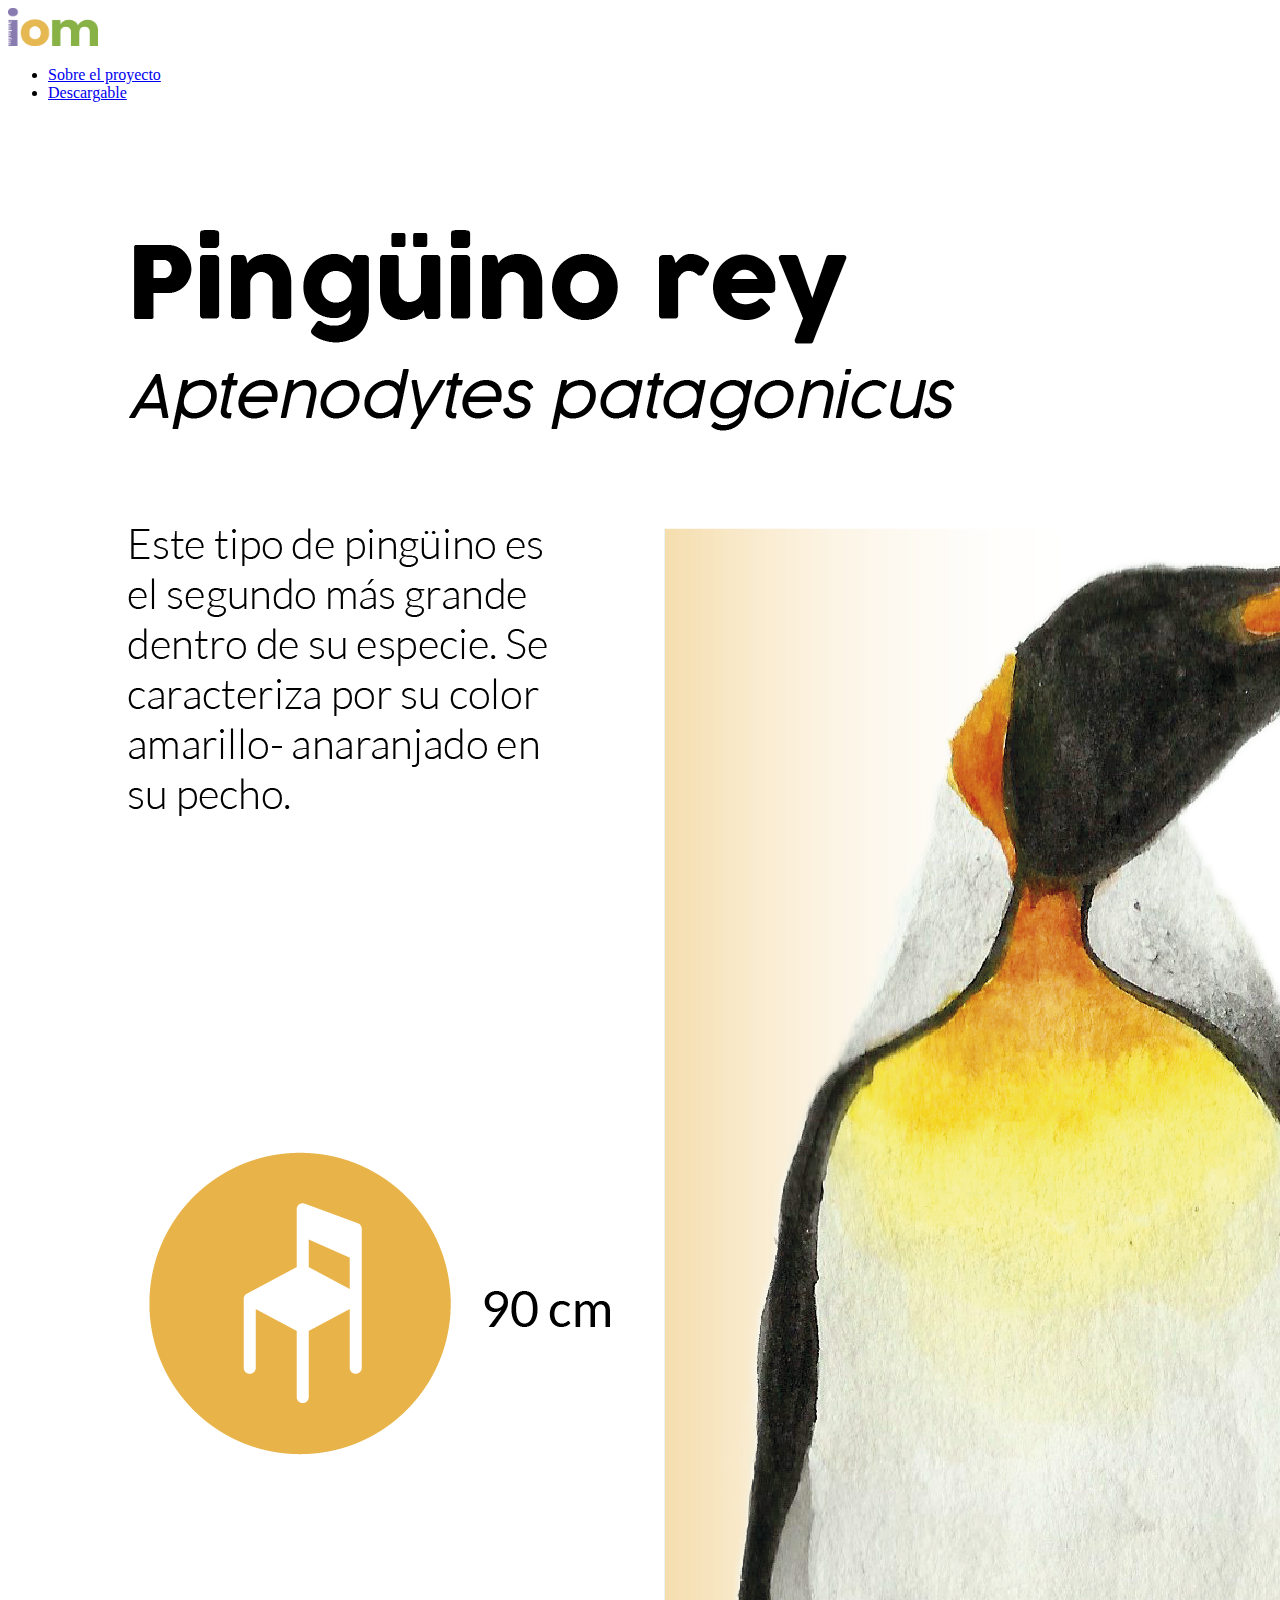
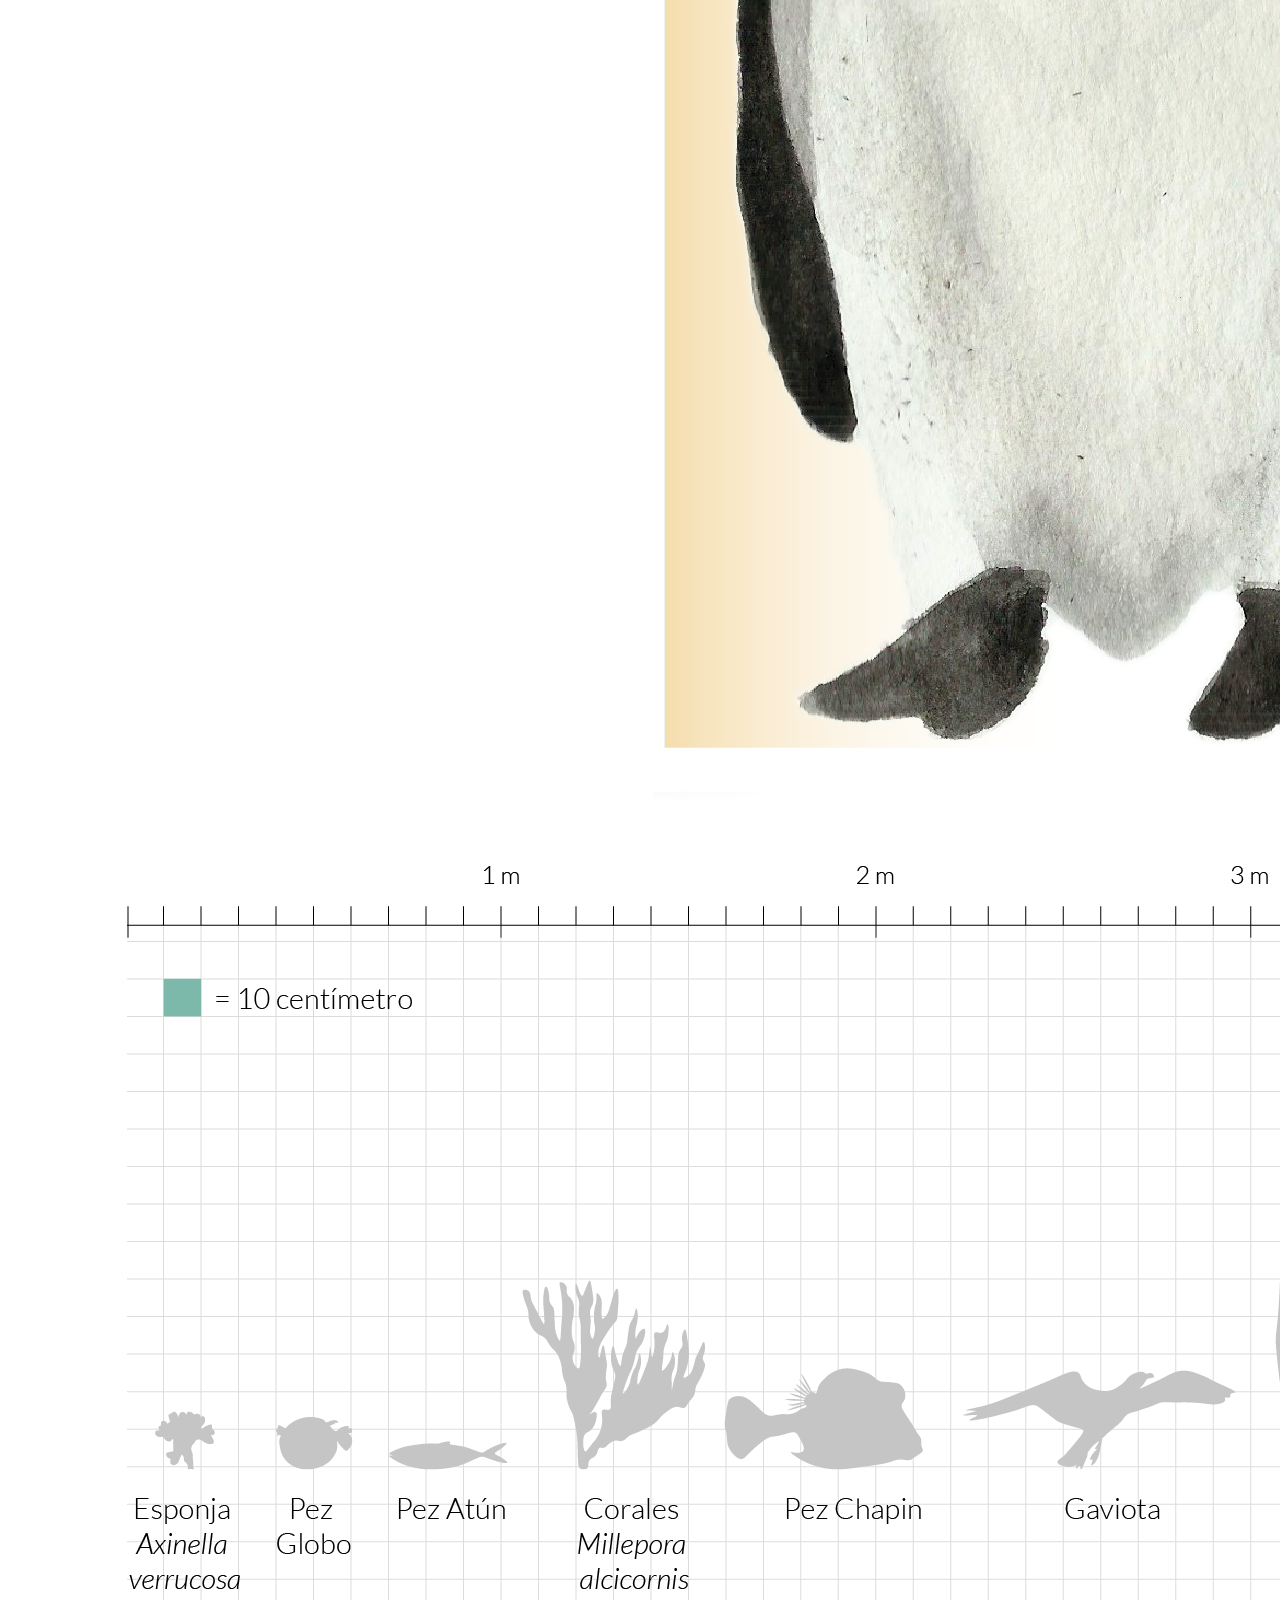
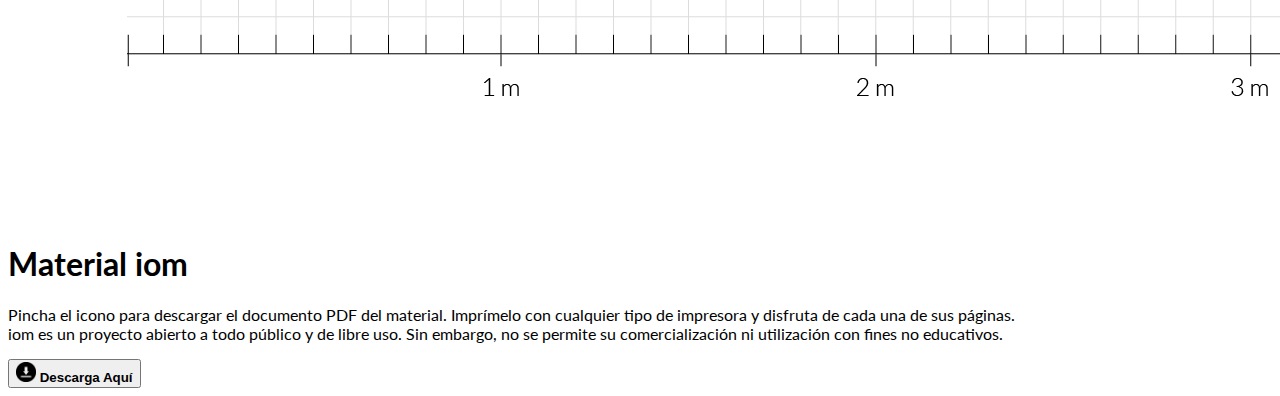
==== descarga.html @ 4140debc "commit inicial" ====
<!doctype html>
<html lang="en">
  <head>
    <meta charset="utf-8">
    <meta name="viewport" content="width=device-width, initial-scale=1">
    
    <link href="https://cdn.jsdelivr.net/npm/bootstrap@5.1.3/dist/css/bootstrap.min.css" rel="stylesheet" integrity="sha384-1BmE4kWBq78iYhFldvKuhfTAU6auU8tT94WrHftjDbrCEXSU1oBoqyl2QvZ6jIW3" crossorigin="anonymous">
    <link rel="preconnect" href="https://fonts.googleapis.com">
    <link rel="preconnect" href="https://fonts.gstatic.com" crossorigin>
    <link href="https://fonts.googleapis.com/css2?family=Lato:ital,wght@0,300;0,400;0,700;1,300;1,400;1,700&display=swap" rel="stylesheet"> 
    <link rel="stylesheet" href="style.css">
    <title>IOM</title>
  </head>
  <body>
    <!-- Barra de navegación -->
    <div class="container">
      <header class="d-flex flex-wrap justify-content-center py-3 mb-4 border-bottom">
        <a href="/" class="d-flex align-items-center mb-3 mb-md-0 me-md-auto text-dark text-decoration-none">
          <img class="ml-10" src="/imgs/logo.png" alt="" width="90" height="38">
        </a>
  
        <ul class="nav nav-pills">
          <li class="nav-item"><a href="/index.html" class="nav-link  text-secondary" aria-current="page">Sobre el proyecto</a></li>
          <li class="nav-item"><a href="/descarga.html" class="nav-link active bg-secondary">Descargable</a></li>
        </ul>
      </header>
    </div>

    <div class="container">
      <div class="row"> 
        <!-- Imagen cover -->
        <div class="col">
          <img class="w-100 mt-4"src="/imgs/lamina.png" alt="">
        </div>
        <div class="col">
          <!-- Texto  -->
          <h1 class="mt-5 mb-5">Material iom</h1>
          <p>Pincha el icono para descargar el documento PDF del material. Imprímelo con cualquier tipo de impresora y disfruta de cada una de sus páginas.<br>

            iom es un proyecto abierto a todo público y de libre uso. Sin embargo, no se permite su comercialización ni utilización con fines no educativos.</p>
          <!-- Boton descarga -->
          <button class="btn btn-default">
            <img src="imgs/descarga.png" width="20"  /> <b>Descarga Aquí</b>
          </button>
       
        </div>

      </div>
    </div>
  </body>
</html>
---- style.css ----
/* change the colors */



p {
    font-family: 'Lato', sans-serif;
}

h1 {
    font-family: 'Lato', sans-serif;
    font-weight: bold;
}
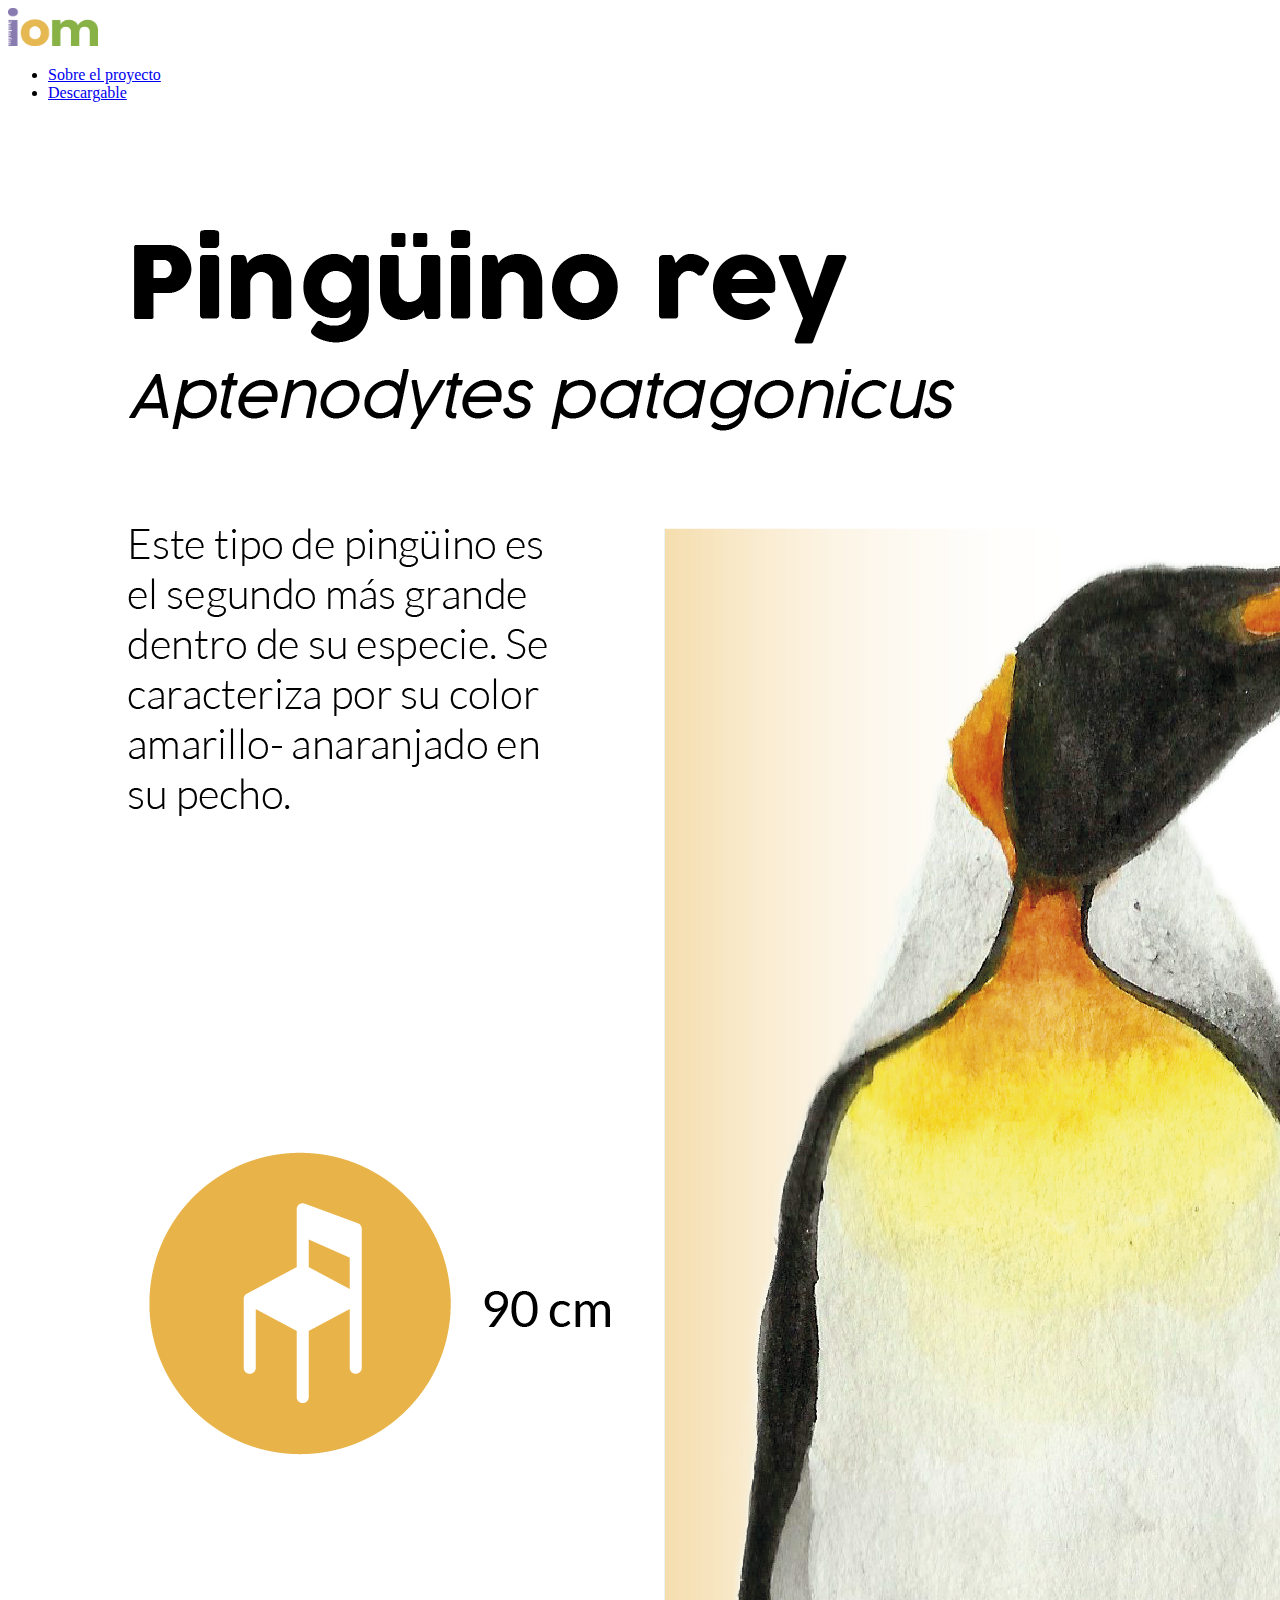
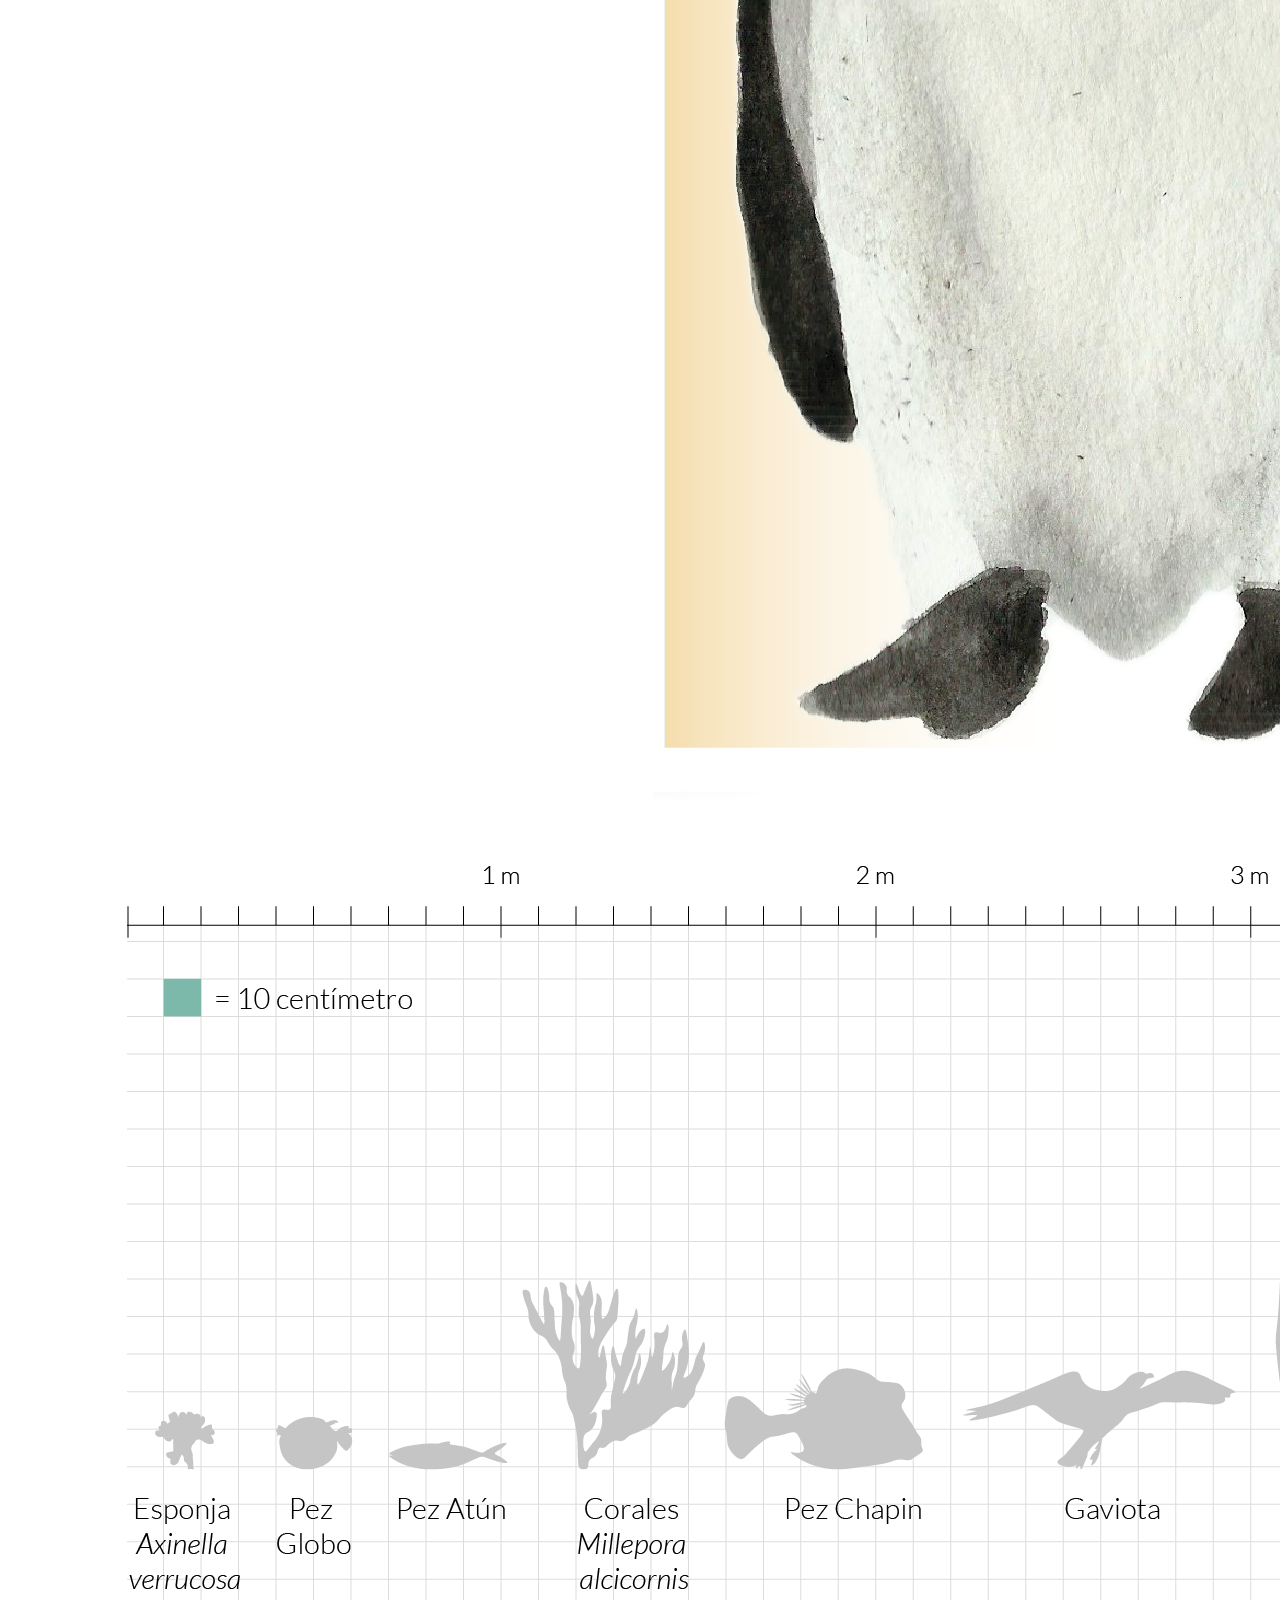
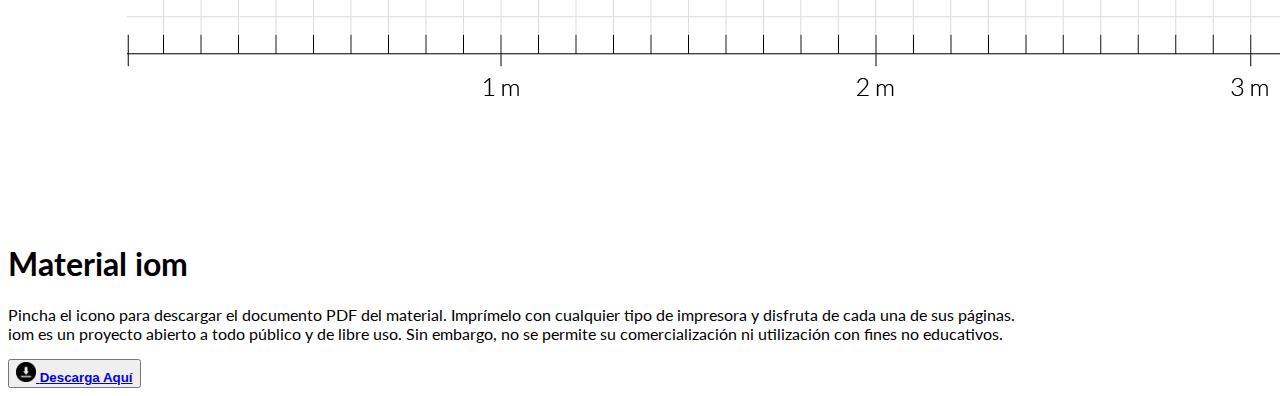
==== commit 0387e1ca: "link descarga" ====
--- a/descarga.html
+++ b/descarga.html
@@ -15,13 +15,13 @@
     <!-- Barra de navegación -->
     <div class="container">
       <header class="d-flex flex-wrap justify-content-center py-3 mb-4 border-bottom">
-        <a href="/" class="d-flex align-items-center mb-3 mb-md-0 me-md-auto text-dark text-decoration-none">
-          <img class="ml-10" src="/imgs/logo.png" alt="" width="90" height="38">
+        <a href="index.html" class="d-flex align-items-center mb-3 mb-md-0 me-md-auto text-dark text-decoration-none">
+          <img class="ml-10" src="imgs/logo.png" alt="" width="90" height="38">
         </a>
   
         <ul class="nav nav-pills">
-          <li class="nav-item"><a href="/index.html" class="nav-link  text-secondary" aria-current="page">Sobre el proyecto</a></li>
-          <li class="nav-item"><a href="/descarga.html" class="nav-link active bg-secondary">Descargable</a></li>
+          <li class="nav-item"><a href="index.html" class="nav-link  text-secondary" aria-current="page">Sobre el proyecto</a></li>
+          <li class="nav-item"><a href="descarga.html" class="nav-link active bg-secondary">Descargable</a></li>
         </ul>
       </header>
     </div>
@@ -30,7 +30,7 @@
       <div class="row"> 
         <!-- Imagen cover -->
         <div class="col">
-          <img class="w-100 mt-4"src="/imgs/lamina.png" alt="">
+          <img class="w-100 mt-4"src="imgs/lamina.png" alt="">
         </div>
         <div class="col">
           <!-- Texto  -->
@@ -40,7 +40,9 @@
             iom es un proyecto abierto a todo público y de libre uso. Sin embargo, no se permite su comercialización ni utilización con fines no educativos.</p>
           <!-- Boton descarga -->
           <button class="btn btn-default">
-            <img src="imgs/descarga.png" width="20"  /> <b>Descarga Aquí</b>
+            <a href="Láminas.iom.pdf">
+              <img src="imgs/descarga.png" width="20"  /> <b>Descarga Aquí</b>
+            </a>
           </button>
        
         </div>
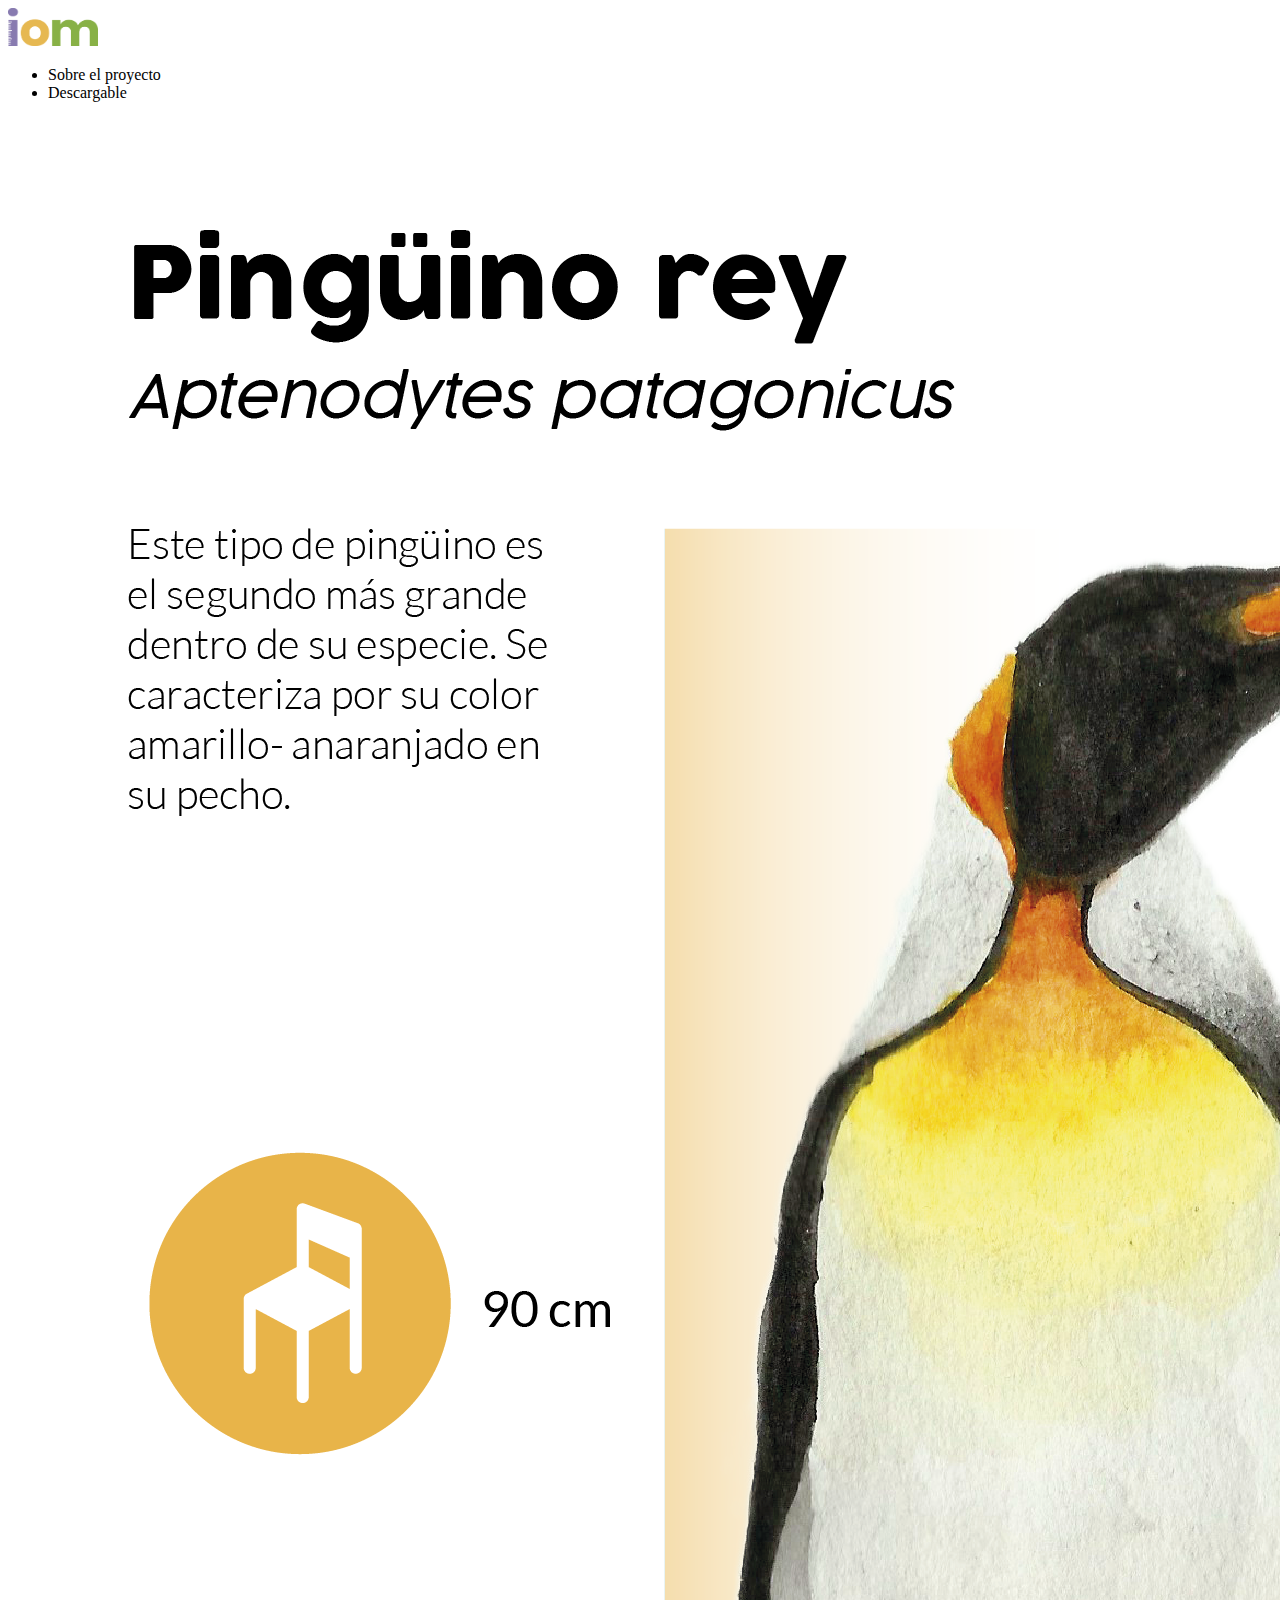
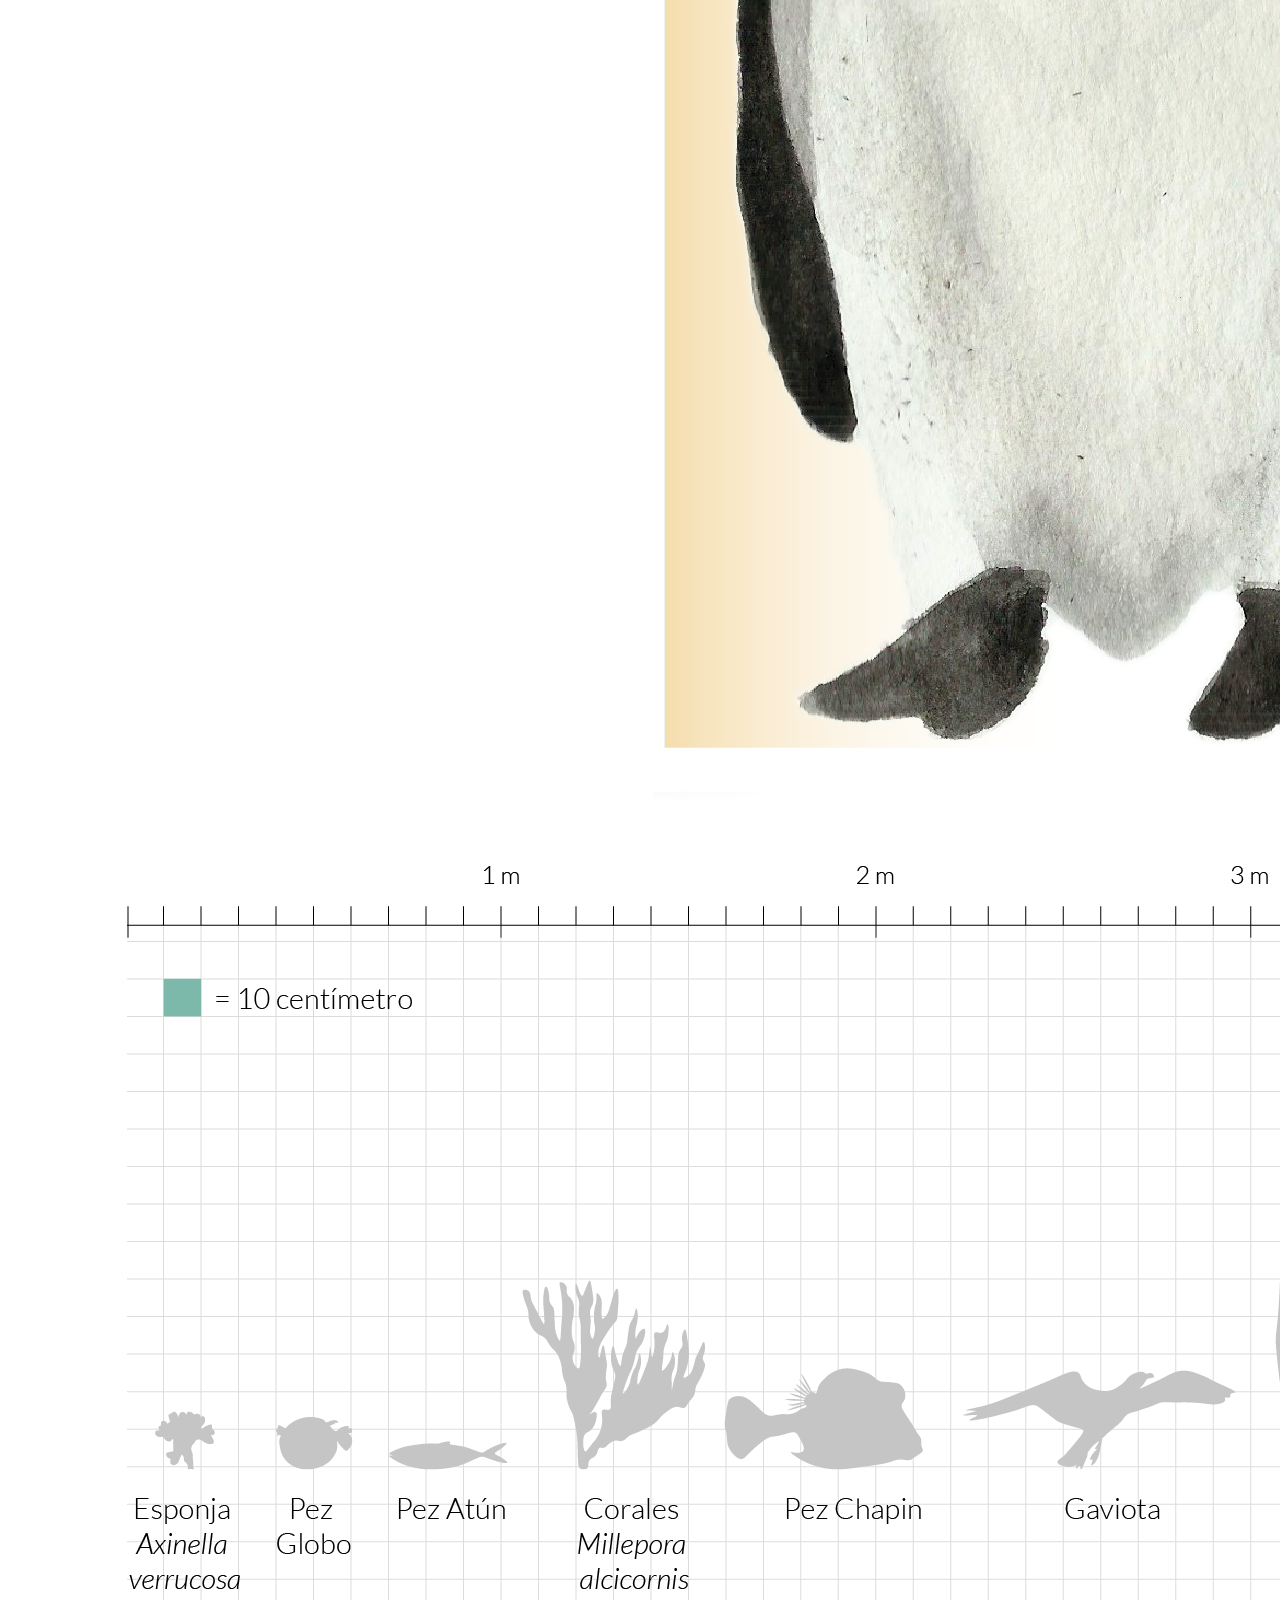
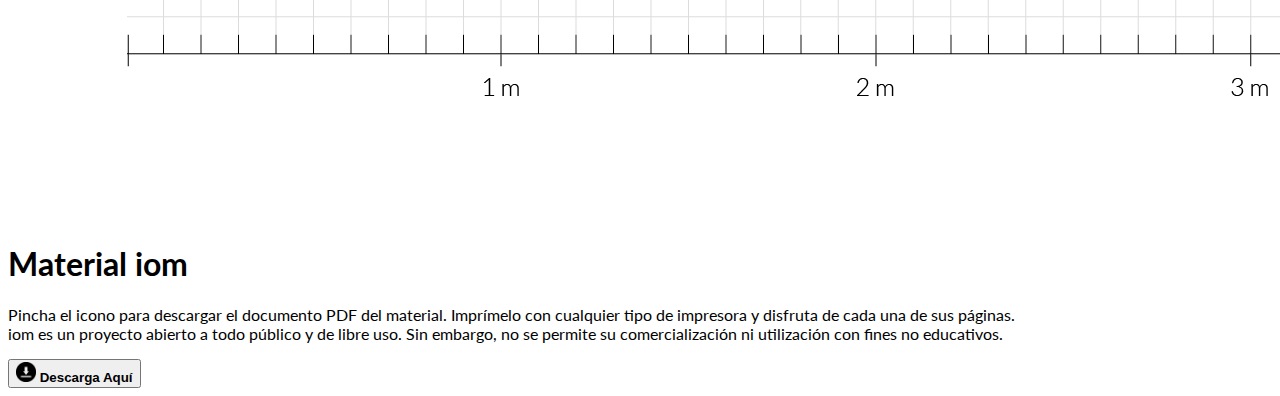
==== commit e02c0a59: "links arreglados" ====
--- a/descarga.html
+++ b/descarga.html
@@ -40,7 +40,7 @@
             iom es un proyecto abierto a todo público y de libre uso. Sin embargo, no se permite su comercialización ni utilización con fines no educativos.</p>
           <!-- Boton descarga -->
           <button class="btn btn-default">
-            <a href="Láminas.iom.pdf">
+            <a href="laminasIOM.pdf">
               <img src="imgs/descarga.png" width="20"  /> <b>Descarga Aquí</b>
             </a>
           </button>
--- a/style.css
+++ b/style.css
@@ -9,4 +9,9 @@
 h1 {
     font-family: 'Lato', sans-serif;
     font-weight: bold;
+}
+
+a {
+    color: black;
+    text-decoration: none;
 }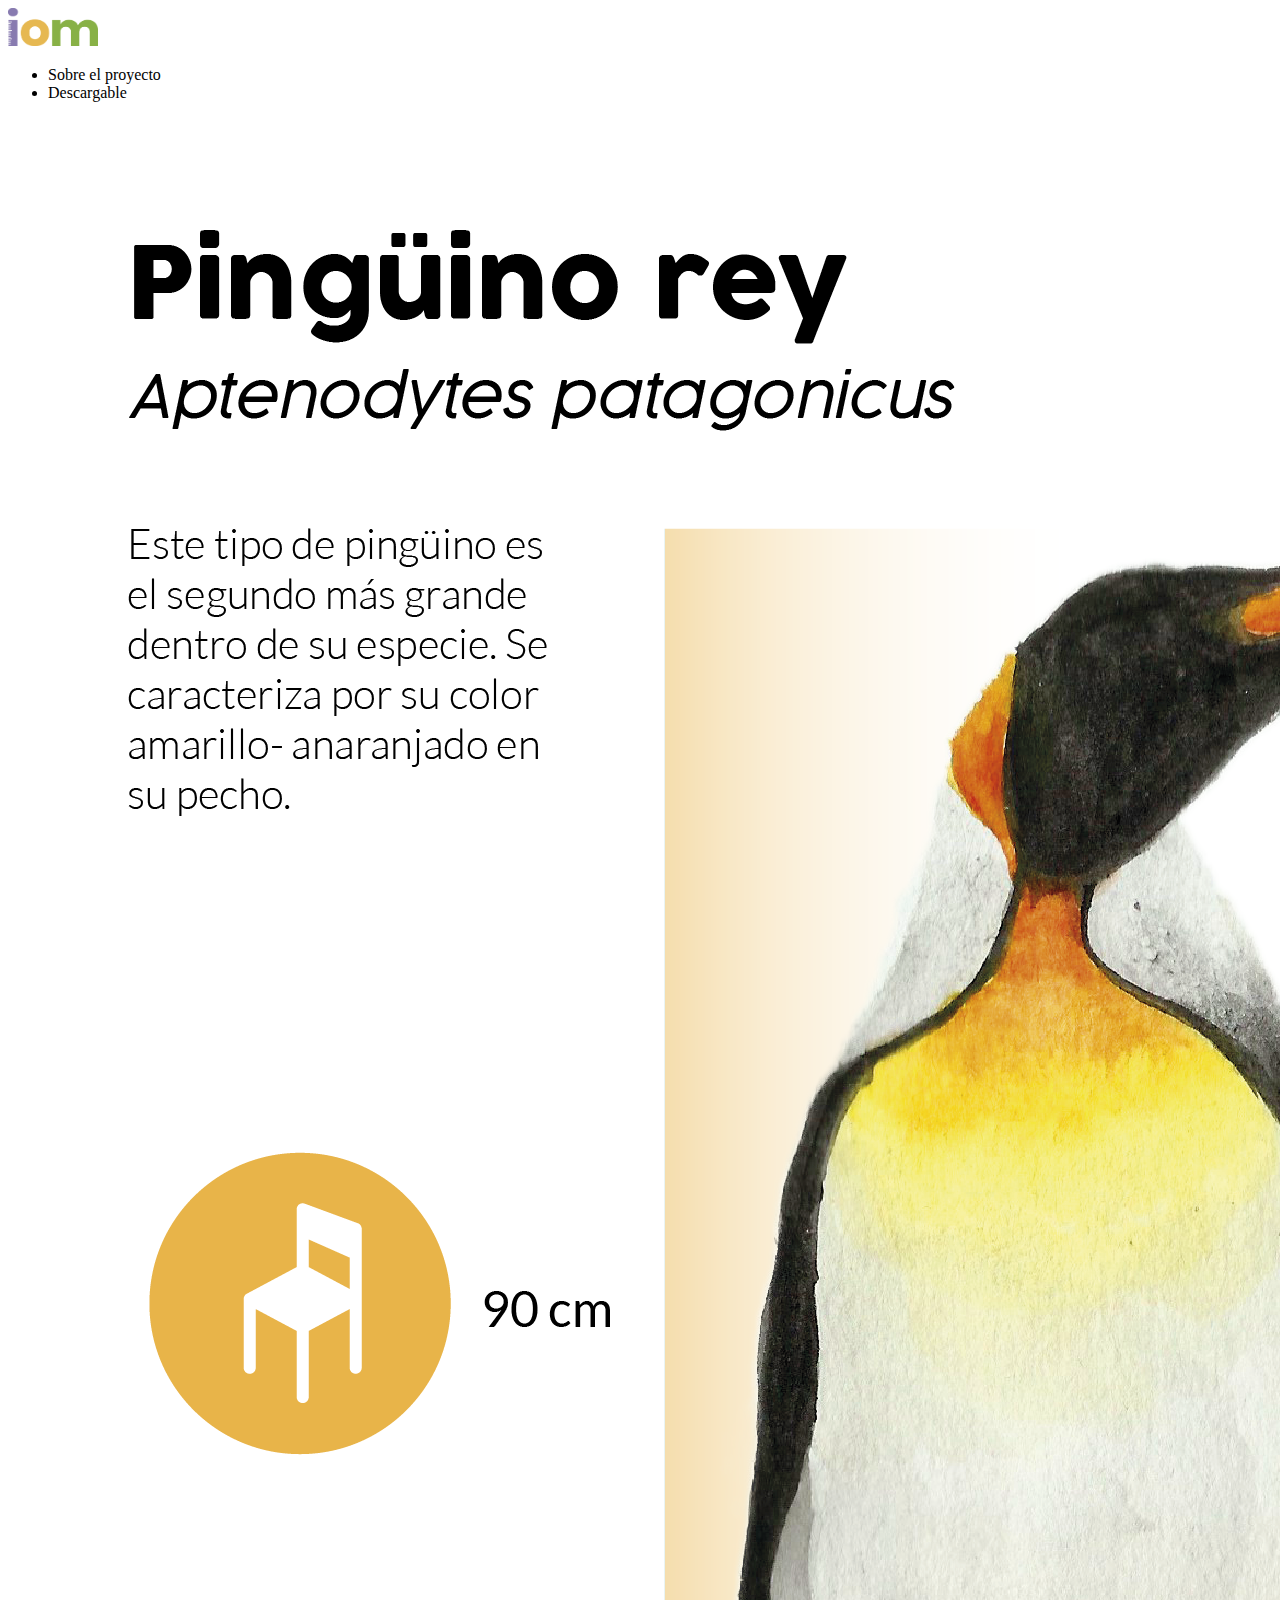
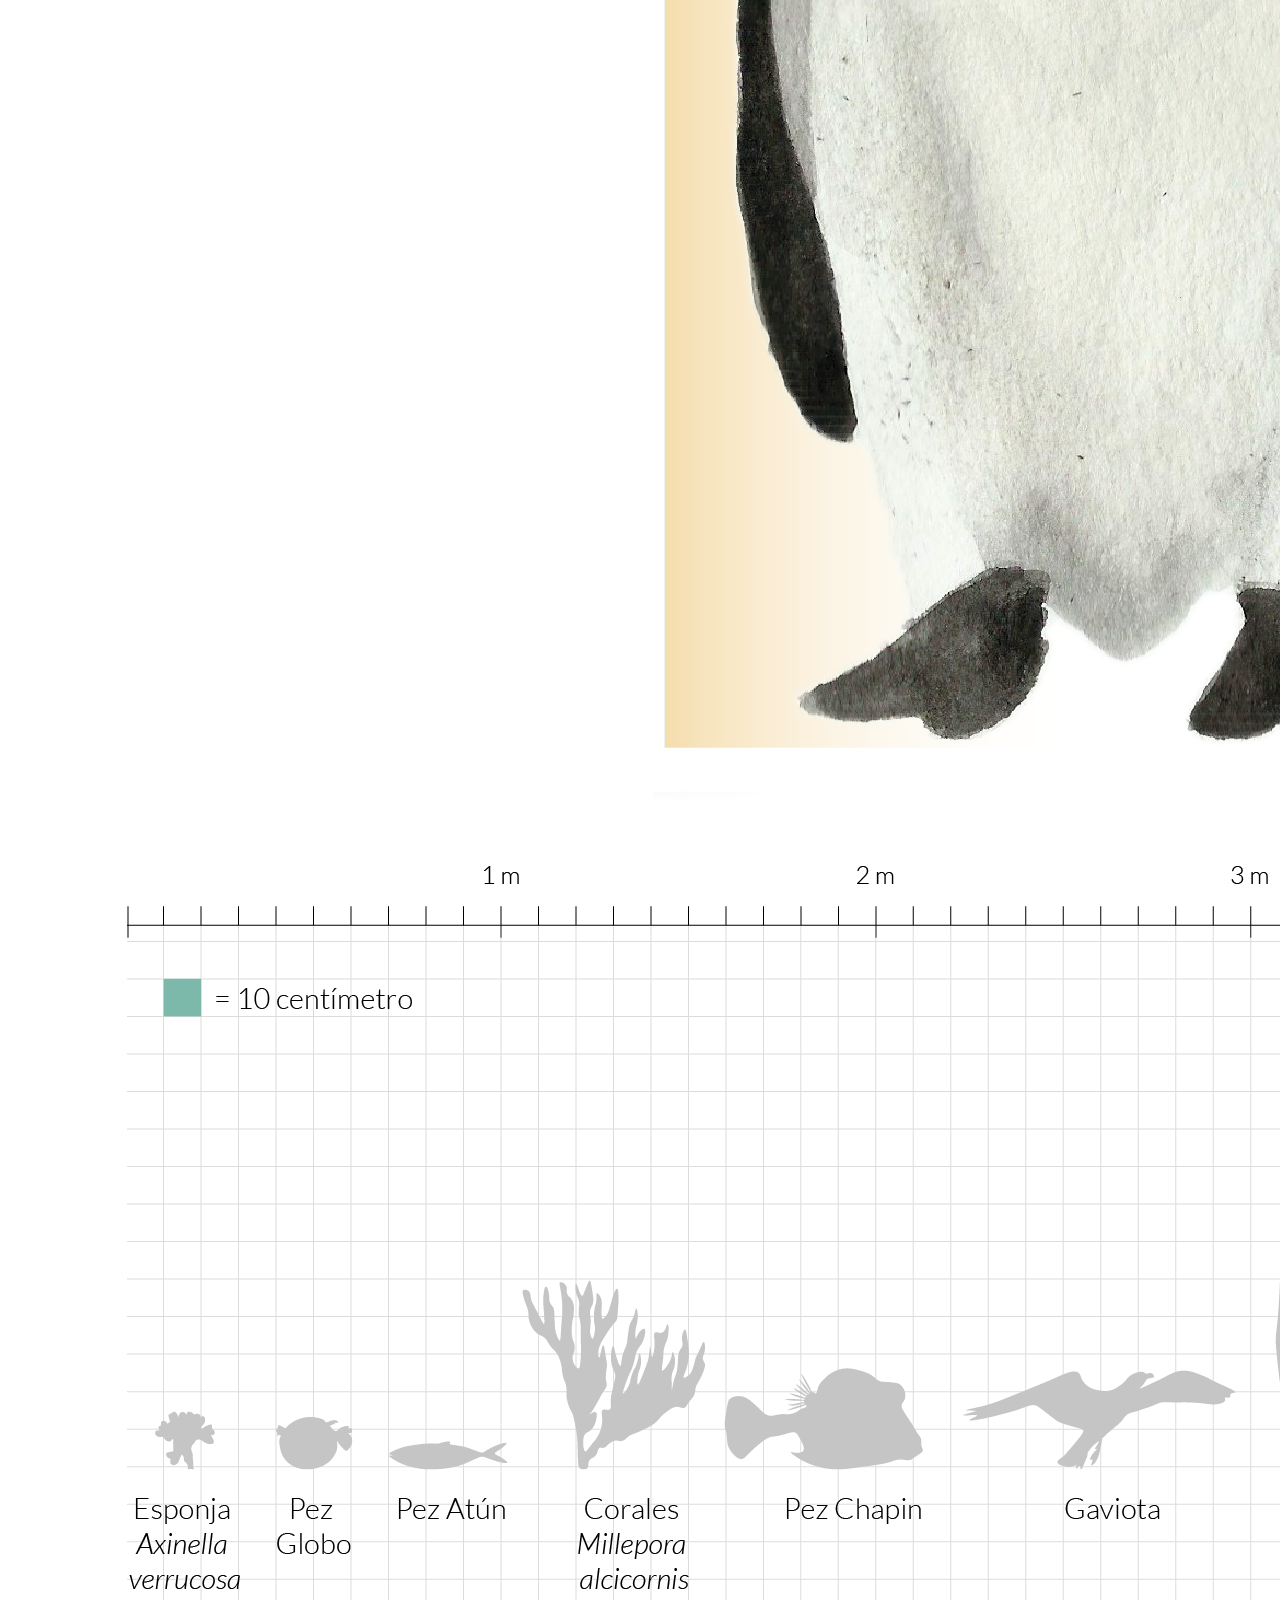
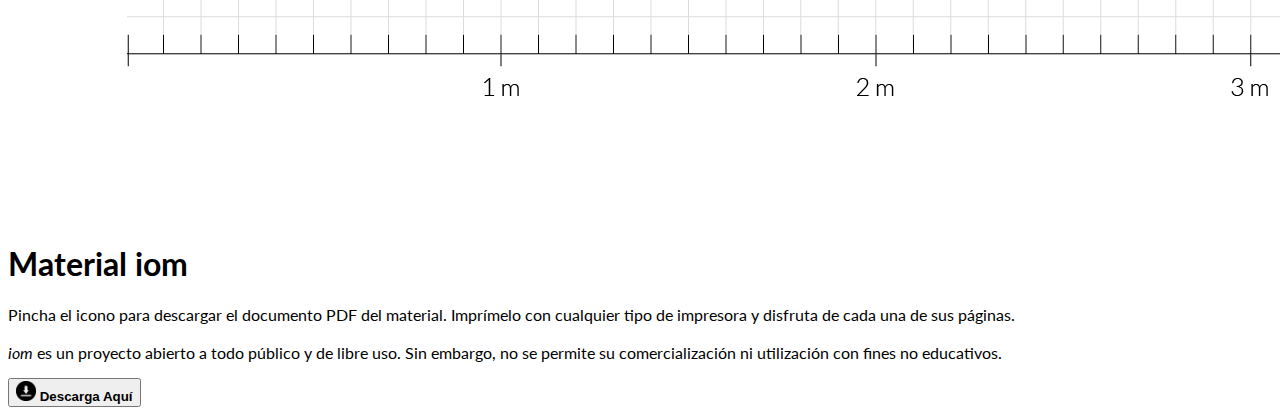
==== commit 1a85db77: "separar parrafo y cursiva" ====
--- a/descarga.html
+++ b/descarga.html
@@ -9,6 +9,7 @@
     <link rel="preconnect" href="https://fonts.gstatic.com" crossorigin>
     <link href="https://fonts.googleapis.com/css2?family=Lato:ital,wght@0,300;0,400;0,700;1,300;1,400;1,700&display=swap" rel="stylesheet"> 
     <link rel="stylesheet" href="style.css">
+    <link rel="shortcut icon" type="image/jpg" href="imgs/favicon.png"/>
     <title>IOM</title>
   </head>
   <body>
@@ -35,9 +36,9 @@
         <div class="col">
           <!-- Texto  -->
           <h1 class="mt-5 mb-5">Material iom</h1>
-          <p>Pincha el icono para descargar el documento PDF del material. Imprímelo con cualquier tipo de impresora y disfruta de cada una de sus páginas.<br>
+          <p>Pincha el icono para descargar el documento PDF del material. Imprímelo con cualquier tipo de impresora y disfruta de cada una de sus páginas.<br> <br>
 
-            iom es un proyecto abierto a todo público y de libre uso. Sin embargo, no se permite su comercialización ni utilización con fines no educativos.</p>
+            <i>iom</i> es un proyecto abierto a todo público y de libre uso. Sin embargo, no se permite su comercialización ni utilización con fines no educativos.</p>
           <!-- Boton descarga -->
           <button class="btn btn-default">
             <a href="laminasIOM.pdf">
